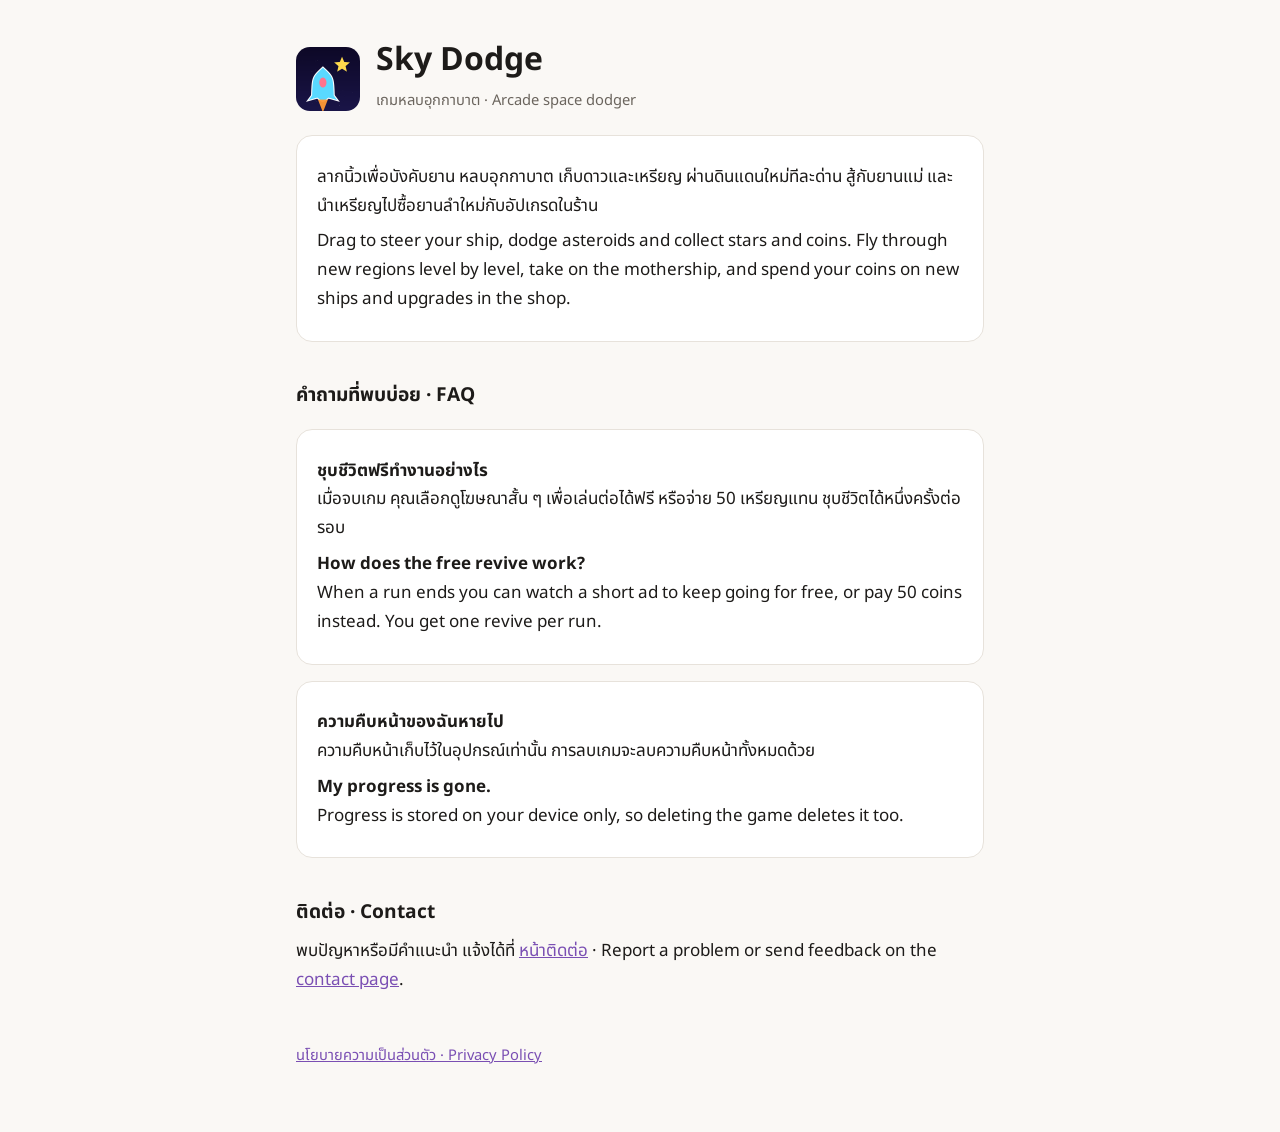
==== skydodge/index.html @ 1f05de04 "Add Sky Dodge support and privacy pages; real app-ads.txt line Co-Authored-By: Claude Opus 5.5 <nore" ====
<!doctype html>
<html lang="th">
<head>
<meta charset="utf-8">
<meta name="viewport" content="width=device-width, initial-scale=1">
<title>Sky Dodge Support</title>
<link rel="icon" href="icon.png">
<link rel="preconnect" href="https://fonts.googleapis.com">
<link href="https://fonts.googleapis.com/css2?family=Noto+Sans+Thai:wght@400;600;700&display=swap" rel="stylesheet">
<link rel="stylesheet" href="../style.css">
</head>
<body>
<main>
  <div class="app">
    <img src="icon.png" alt="">
    <div>
      <h1>Sky Dodge</h1>
      <p class="muted">เกมหลบอุกกาบาต · Arcade space dodger</p>
    </div>
  </div>

  <div class="card">
    <p>ลากนิ้วเพื่อบังคับยาน หลบอุกกาบาต เก็บดาวและเหรียญ ผ่านดินแดนใหม่ทีละด่าน สู้กับยานแม่ และนำเหรียญไปซื้อยานลำใหม่กับอัปเกรดในร้าน</p>
    <p lang="en">Drag to steer your ship, dodge asteroids and collect stars and coins. Fly through new regions level by level, take on the mothership, and spend your coins on new ships and upgrades in the shop.</p>
  </div>

  <h2>คำถามที่พบบ่อย · FAQ</h2>
  <div class="card">
    <p><strong>ชุบชีวิตฟรีทำงานอย่างไร</strong><br>
    เมื่อจบเกม คุณเลือกดูโฆษณาสั้น ๆ เพื่อเล่นต่อได้ฟรี หรือจ่าย 50 เหรียญแทน ชุบชีวิตได้หนึ่งครั้งต่อรอบ</p>
    <p lang="en"><strong>How does the free revive work?</strong><br>
    When a run ends you can watch a short ad to keep going for free, or pay 50 coins instead. You get one revive per run.</p>
  </div>
  <div class="card">
    <p><strong>ความคืบหน้าของฉันหายไป</strong><br>
    ความคืบหน้าเก็บไว้ในอุปกรณ์เท่านั้น การลบเกมจะลบความคืบหน้าทั้งหมดด้วย</p>
    <p lang="en"><strong>My progress is gone.</strong><br>
    Progress is stored on your device only, so deleting the game deletes it too.</p>
  </div>

  <h2>ติดต่อ · Contact</h2>
  <p>พบปัญหาหรือมีคำแนะนำ แจ้งได้ที่ <a href="https://github.com/kritmanorote/kritmanorote.github.io/issues">หน้าติดต่อ</a> · Report a problem or send feedback on the <a href="https://github.com/kritmanorote/kritmanorote.github.io/issues">contact page</a>.</p>

  <footer class="muted">
    <a href="privacy.html">นโยบายความเป็นส่วนตัว · Privacy Policy</a>
  </footer>
</main>
</body>
</html>
---- style.css ----
:root {
  --bg: #faf8f5;
  --surface: #ffffff;
  --text: #1d1b19;
  --muted: #6b655e;
  --line: #e7e2db;
  --accent: #7a4fb3;
  color-scheme: light dark;
}
@media (prefers-color-scheme: dark) {
  :root {
    --bg: #141316;
    --surface: #1e1d21;
    --text: #efedf2;
    --muted: #a39fa8;
    --line: #322f36;
    --accent: #b99be6;
  }
}
* { box-sizing: border-box; }
body {
  margin: 0;
  background: var(--bg);
  color: var(--text);
  font: 17px/1.7 "Noto Sans Thai", -apple-system, BlinkMacSystemFont, "Segoe UI", sans-serif;
}
main { max-width: 720px; margin: 0 auto; padding: 40px 16px 64px; }
a { color: var(--accent); }
h1 { font-size: 2rem; line-height: 1.25; margin: 0 0 8px; }
h2 { font-size: 1.2rem; margin: 2em 0 0.4em; }
p, li { margin: 0.4em 0; }
.muted { color: var(--muted); font-size: 0.92rem; }
.lang { display: flex; gap: 8px; margin: 16px 0 24px; }
.lang a {
  padding: 4px 14px; border: 1px solid var(--line); border-radius: 999px;
  text-decoration: none; color: var(--text); font-size: 0.92rem;
}
.card {
  background: var(--surface); border: 1px solid var(--line); border-radius: 16px;
  padding: 20px; margin: 16px 0;
}
.app { display: flex; gap: 16px; align-items: center; text-decoration: none; color: inherit; }
.app img { width: 64px; height: 64px; border-radius: 14px; flex: none; }
.app strong { display: block; font-size: 1.1rem; }
hr { border: none; border-top: 1px solid var(--line); margin: 48px 0; }
footer { margin-top: 48px; }
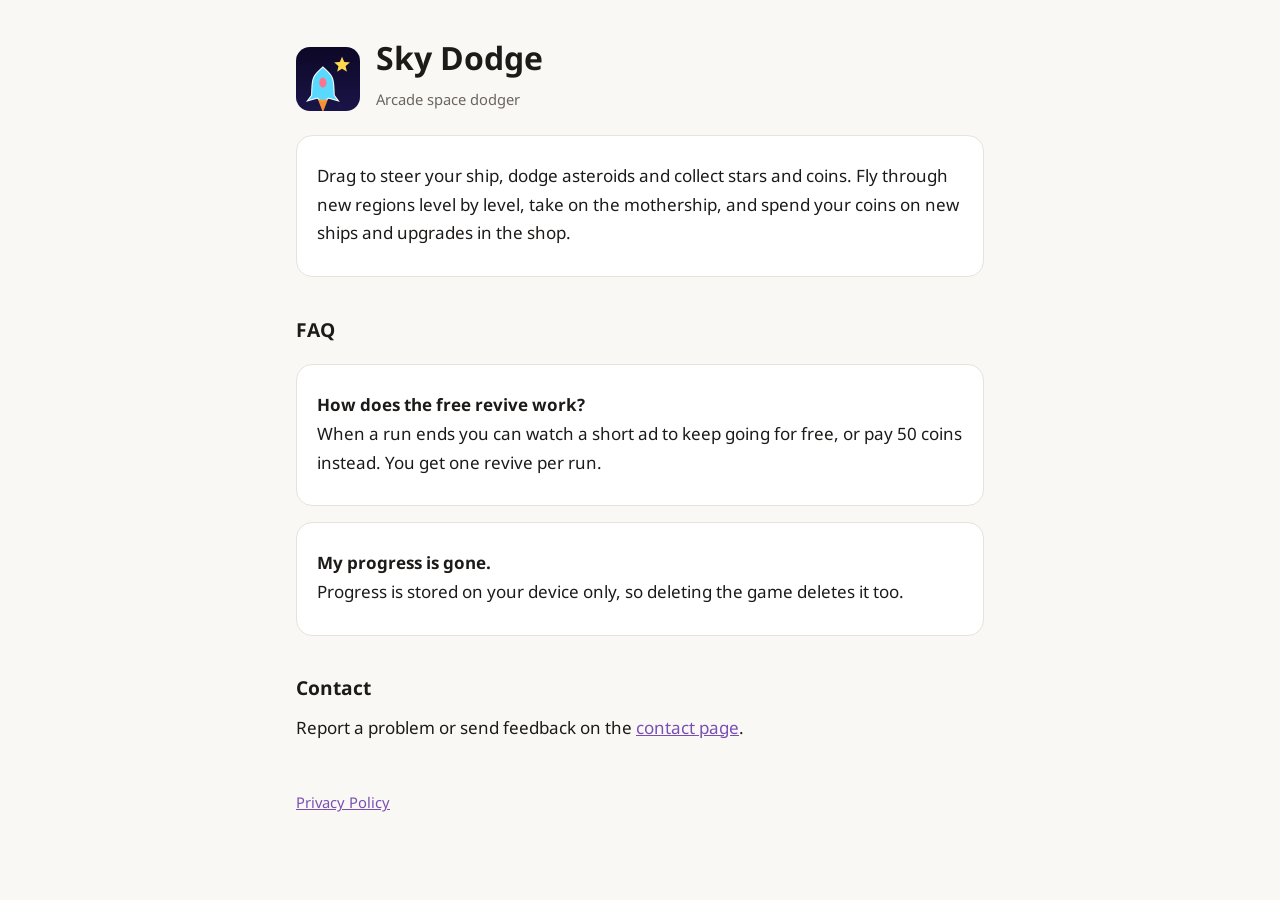
==== commit 5266216a: "Sky Dodge pages: English only; drop contact from the privacy policy Co-Authored-By: Claude Opus 5.5 " ====
--- a/skydodge/index.html
+++ b/skydodge/index.html
@@ -1,5 +1,5 @@
 <!doctype html>
-<html lang="th">
+<html lang="en">
 <head>
 <meta charset="utf-8">
 <meta name="viewport" content="width=device-width, initial-scale=1">
@@ -15,34 +15,29 @@
     <img src="icon.png" alt="">
     <div>
       <h1>Sky Dodge</h1>
-      <p class="muted">เกมหลบอุกกาบาต · Arcade space dodger</p>
+      <p class="muted">Arcade space dodger</p>
     </div>
   </div>
 
   <div class="card">
-    <p>ลากนิ้วเพื่อบังคับยาน หลบอุกกาบาต เก็บดาวและเหรียญ ผ่านดินแดนใหม่ทีละด่าน สู้กับยานแม่ และนำเหรียญไปซื้อยานลำใหม่กับอัปเกรดในร้าน</p>
-    <p lang="en">Drag to steer your ship, dodge asteroids and collect stars and coins. Fly through new regions level by level, take on the mothership, and spend your coins on new ships and upgrades in the shop.</p>
+    <p>Drag to steer your ship, dodge asteroids and collect stars and coins. Fly through new regions level by level, take on the mothership, and spend your coins on new ships and upgrades in the shop.</p>
   </div>
 
-  <h2>คำถามที่พบบ่อย · FAQ</h2>
+  <h2>FAQ</h2>
   <div class="card">
-    <p><strong>ชุบชีวิตฟรีทำงานอย่างไร</strong><br>
-    เมื่อจบเกม คุณเลือกดูโฆษณาสั้น ๆ เพื่อเล่นต่อได้ฟรี หรือจ่าย 50 เหรียญแทน ชุบชีวิตได้หนึ่งครั้งต่อรอบ</p>
-    <p lang="en"><strong>How does the free revive work?</strong><br>
+    <p><strong>How does the free revive work?</strong><br>
     When a run ends you can watch a short ad to keep going for free, or pay 50 coins instead. You get one revive per run.</p>
   </div>
   <div class="card">
-    <p><strong>ความคืบหน้าของฉันหายไป</strong><br>
-    ความคืบหน้าเก็บไว้ในอุปกรณ์เท่านั้น การลบเกมจะลบความคืบหน้าทั้งหมดด้วย</p>
-    <p lang="en"><strong>My progress is gone.</strong><br>
+    <p><strong>My progress is gone.</strong><br>
     Progress is stored on your device only, so deleting the game deletes it too.</p>
   </div>
 
-  <h2>ติดต่อ · Contact</h2>
-  <p>พบปัญหาหรือมีคำแนะนำ แจ้งได้ที่ <a href="https://github.com/kritmanorote/kritmanorote.github.io/issues">หน้าติดต่อ</a> · Report a problem or send feedback on the <a href="https://github.com/kritmanorote/kritmanorote.github.io/issues">contact page</a>.</p>
+  <h2>Contact</h2>
+  <p>Report a problem or send feedback on the <a href="https://github.com/kritmanorote/kritmanorote.github.io/issues">contact page</a>.</p>
 
   <footer class="muted">
-    <a href="privacy.html">นโยบายความเป็นส่วนตัว · Privacy Policy</a>
+    <a href="privacy.html">Privacy Policy</a>
   </footer>
 </main>
 </body>
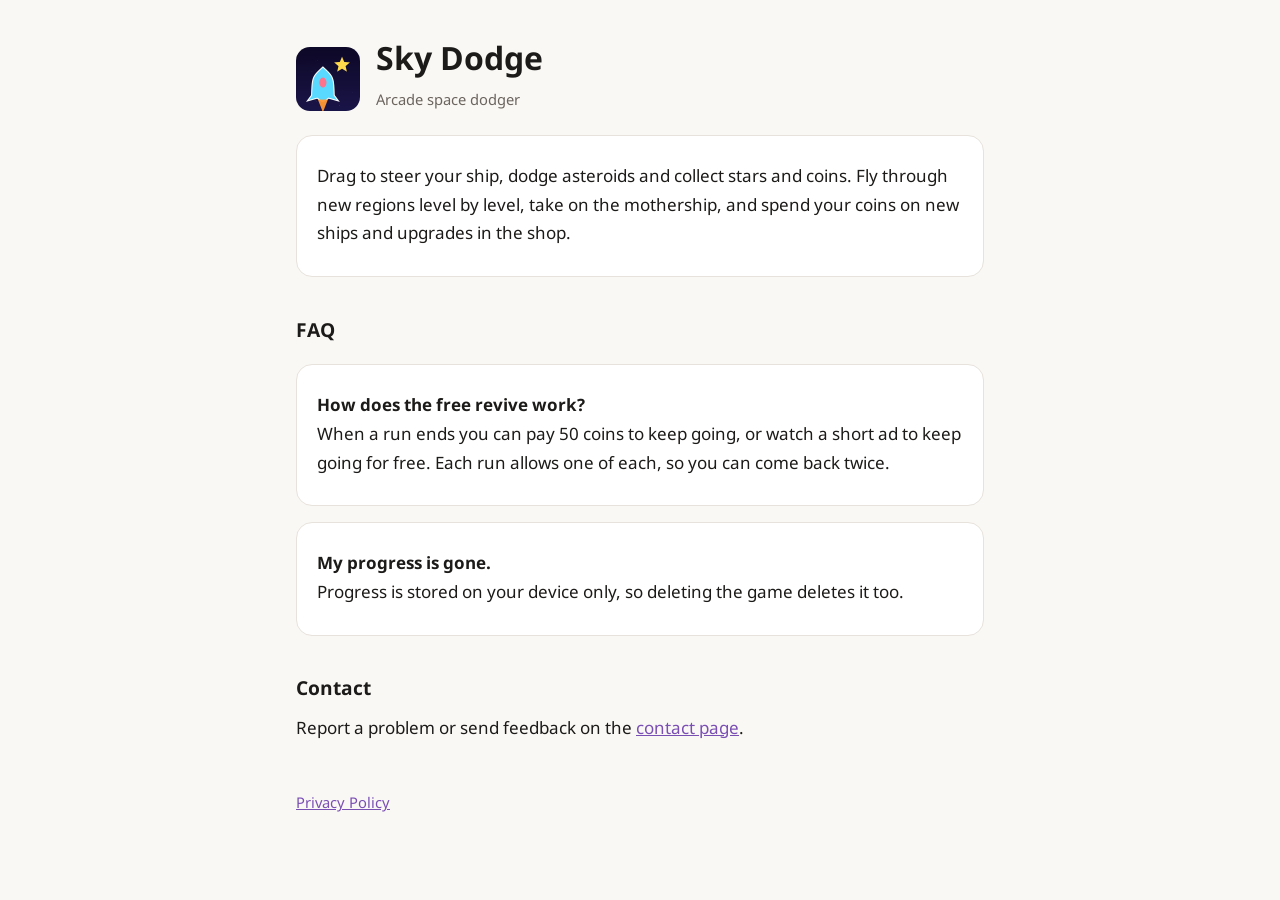
==== commit 224d04e6: "Sky Dodge FAQ: two revives per run Co-Authored-By: Claude Opus 5.5 <noreply@anthropic.com> Claude-Se" ====
--- a/skydodge/index.html
+++ b/skydodge/index.html
@@ -26,7 +26,7 @@
   <h2>FAQ</h2>
   <div class="card">
     <p><strong>How does the free revive work?</strong><br>
-    When a run ends you can watch a short ad to keep going for free, or pay 50 coins instead. You get one revive per run.</p>
+    When a run ends you can pay 50 coins to keep going, or watch a short ad to keep going for free. Each run allows one of each, so you can come back twice.</p>
   </div>
   <div class="card">
     <p><strong>My progress is gone.</strong><br>
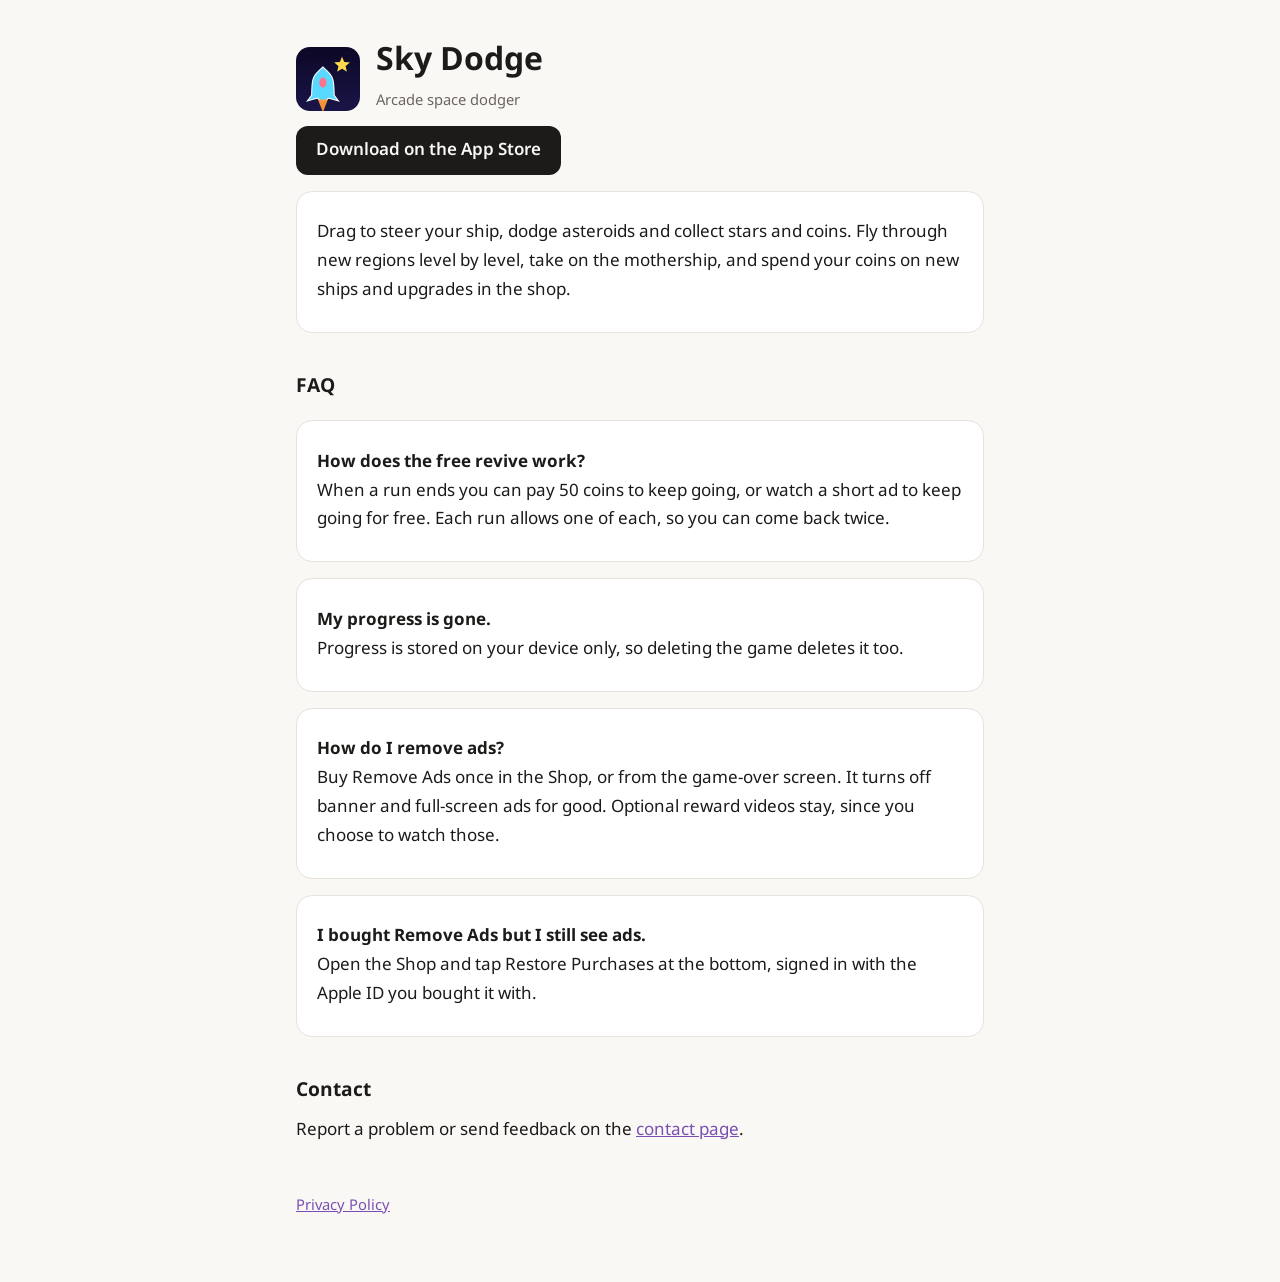
==== commit a0a20a45: "Sky Dodge: App Store link and Remove Ads FAQ Co-Authored-By: Claude Opus 5.5 <noreply@anthropic.com>" ====
--- a/skydodge/index.html
+++ b/skydodge/index.html
@@ -19,6 +19,8 @@
     </div>
   </div>
 
+  <p><a class="store" href="https://apps.apple.com/app/id6820608141">Download on the App Store</a></p>
+
   <div class="card">
     <p>Drag to steer your ship, dodge asteroids and collect stars and coins. Fly through new regions level by level, take on the mothership, and spend your coins on new ships and upgrades in the shop.</p>
   </div>
@@ -32,6 +34,14 @@
     <p><strong>My progress is gone.</strong><br>
     Progress is stored on your device only, so deleting the game deletes it too.</p>
   </div>
+  <div class="card">
+    <p><strong>How do I remove ads?</strong><br>
+    Buy Remove Ads once in the Shop, or from the game-over screen. It turns off banner and full-screen ads for good. Optional reward videos stay, since you choose to watch those.</p>
+  </div>
+  <div class="card">
+    <p><strong>I bought Remove Ads but I still see ads.</strong><br>
+    Open the Shop and tap Restore Purchases at the bottom, signed in with the Apple ID you bought it with.</p>
+  </div>
 
   <h2>Contact</h2>
   <p>Report a problem or send feedback on the <a href="https://github.com/kritmanorote/kritmanorote.github.io/issues">contact page</a>.</p>
--- a/style.css
+++ b/style.css
@@ -44,3 +44,7 @@
 .app strong { display: block; font-size: 1.1rem; }
 hr { border: none; border-top: 1px solid var(--line); margin: 48px 0; }
 footer { margin-top: 48px; }
+.store {
+  display: inline-block; padding: 10px 20px; border-radius: 12px;
+  background: var(--text); color: var(--bg); text-decoration: none; font-weight: 600;
+}
